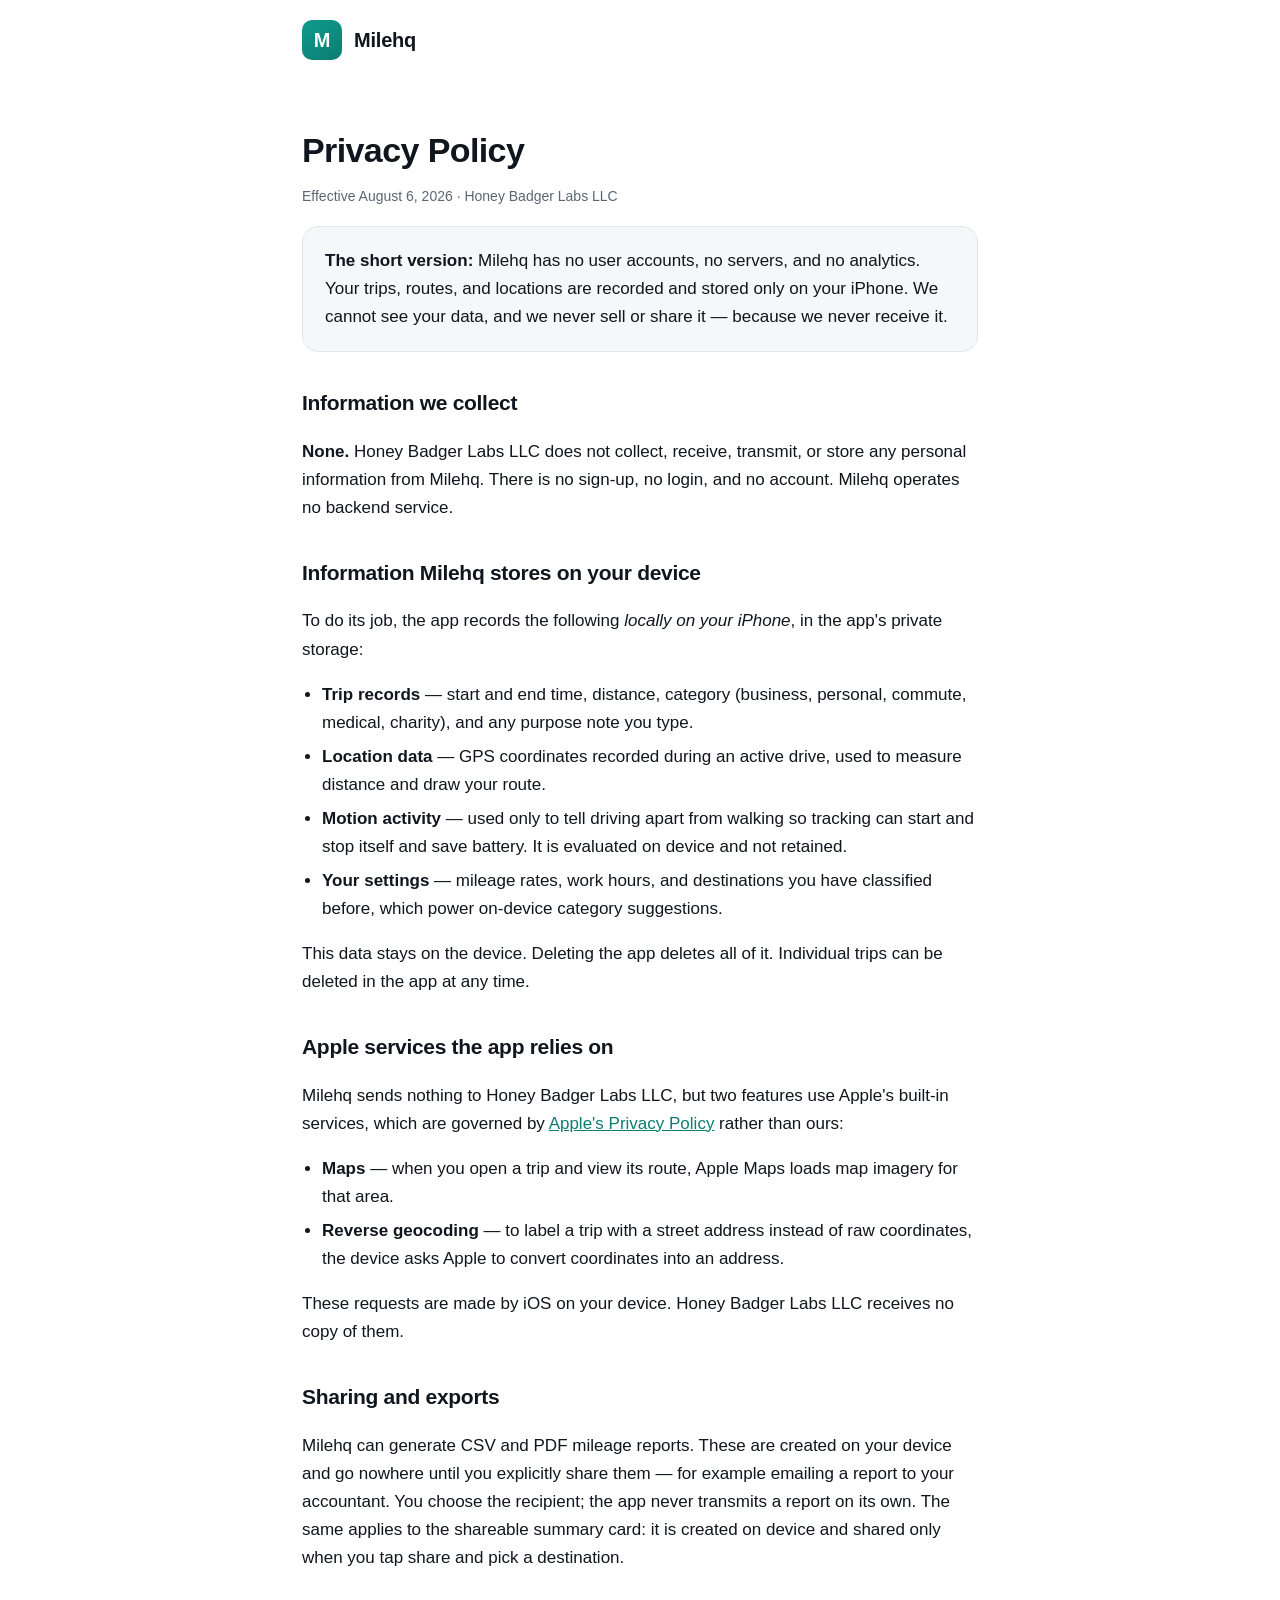
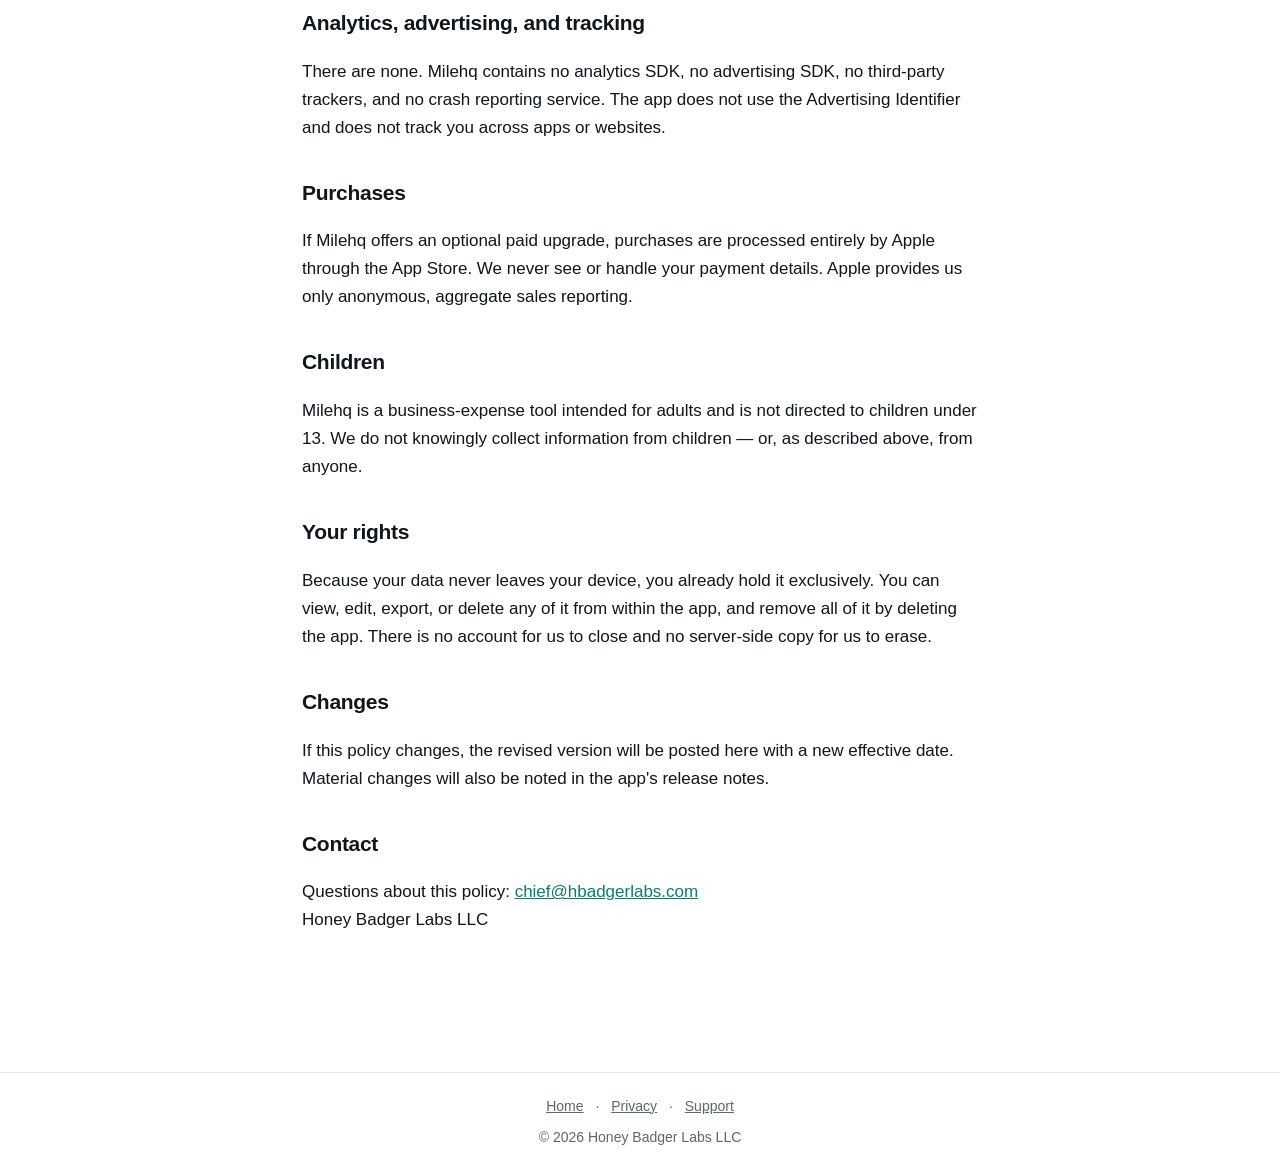
==== privacy.html @ 7500c36a "Milehq site: landing, privacy policy, support Public pages required for App Store submission (privac" ====
<!doctype html>
<html lang="en">
<head>
<meta charset="utf-8">
<meta name="viewport" content="width=device-width, initial-scale=1">
<title>Privacy Policy — Milehq</title>
<meta name="description" content="Milehq privacy policy: your drives never leave your iPhone. No account, no analytics, no data collection.">
<link rel="stylesheet" href="style.css">
</head>
<body>

<header class="site">
  <div class="logo">M</div>
  <div class="brand"><a href="index.html">Milehq</a></div>
</header>

<main class="wrap">
  <h1>Privacy Policy</h1>
  <p class="small">Effective August 6, 2026 · Honey Badger Labs LLC</p>

  <div class="card">
    <p style="margin:0"><strong>The short version:</strong> Milehq has no user accounts, no servers, and no analytics.
    Your trips, routes, and locations are recorded and stored only on your iPhone. We cannot see your data, and we never
    sell or share it — because we never receive it.</p>
  </div>

  <h2>Information we collect</h2>
  <p><strong>None.</strong> Honey Badger Labs LLC does not collect, receive, transmit, or store any personal
  information from Milehq. There is no sign-up, no login, and no account. Milehq operates no backend service.</p>

  <h2>Information Milehq stores on your device</h2>
  <p>To do its job, the app records the following <em>locally on your iPhone</em>, in the app's private storage:</p>
  <ul>
    <li><strong>Trip records</strong> — start and end time, distance, category (business, personal, commute, medical,
      charity), and any purpose note you type.</li>
    <li><strong>Location data</strong> — GPS coordinates recorded during an active drive, used to measure distance and
      draw your route.</li>
    <li><strong>Motion activity</strong> — used only to tell driving apart from walking so tracking can start and stop
      itself and save battery. It is evaluated on device and not retained.</li>
    <li><strong>Your settings</strong> — mileage rates, work hours, and destinations you have classified before, which
      power on-device category suggestions.</li>
  </ul>
  <p>This data stays on the device. Deleting the app deletes all of it. Individual trips can be deleted in the app at
  any time.</p>

  <h2>Apple services the app relies on</h2>
  <p>Milehq sends nothing to Honey Badger Labs LLC, but two features use Apple's built-in services, which are governed
  by <a href="https://www.apple.com/legal/privacy/">Apple's Privacy Policy</a> rather than ours:</p>
  <ul>
    <li><strong>Maps</strong> — when you open a trip and view its route, Apple Maps loads map imagery for that area.</li>
    <li><strong>Reverse geocoding</strong> — to label a trip with a street address instead of raw coordinates, the
      device asks Apple to convert coordinates into an address.</li>
  </ul>
  <p>These requests are made by iOS on your device. Honey Badger Labs LLC receives no copy of them.</p>

  <h2>Sharing and exports</h2>
  <p>Milehq can generate CSV and PDF mileage reports. These are created on your device and go nowhere until you
  explicitly share them — for example emailing a report to your accountant. You choose the recipient; the app never
  transmits a report on its own. The same applies to the shareable summary card: it is created on device and shared
  only when you tap share and pick a destination.</p>

  <h2>Analytics, advertising, and tracking</h2>
  <p>There are none. Milehq contains no analytics SDK, no advertising SDK, no third-party trackers, and no crash
  reporting service. The app does not use the Advertising Identifier and does not track you across apps or websites.</p>

  <h2>Purchases</h2>
  <p>If Milehq offers an optional paid upgrade, purchases are processed entirely by Apple through the App Store. We
  never see or handle your payment details. Apple provides us only anonymous, aggregate sales reporting.</p>

  <h2>Children</h2>
  <p>Milehq is a business-expense tool intended for adults and is not directed to children under 13. We do not
  knowingly collect information from children — or, as described above, from anyone.</p>

  <h2>Your rights</h2>
  <p>Because your data never leaves your device, you already hold it exclusively. You can view, edit, export, or
  delete any of it from within the app, and remove all of it by deleting the app. There is no account for us to close
  and no server-side copy for us to erase.</p>

  <h2>Changes</h2>
  <p>If this policy changes, the revised version will be posted here with a new effective date. Material changes will
  also be noted in the app's release notes.</p>

  <h2>Contact</h2>
  <p>Questions about this policy: <a href="mailto:chief@hbadgerlabs.com">chief@hbadgerlabs.com</a><br>
  Honey Badger Labs LLC</p>
</main>

<footer class="site">
  <a href="index.html">Home</a> · <a href="privacy.html">Privacy</a> · <a href="support.html">Support</a>
  <div style="margin-top:8px">© 2026 Honey Badger Labs LLC</div>
</footer>

</body>
</html>
---- style.css ----
:root {
  --bg: #ffffff;
  --surface: #f5f7f9;
  --text: #10161d;
  --muted: #5a6672;
  --accent: #0f9b8e;
  --accent-dark: #0b7d72;
  --border: #e2e8ed;
  --radius: 16px;
}

@media (prefers-color-scheme: dark) {
  :root {
    --bg: #0b1117;
    --surface: #131c25;
    --text: #eef3f7;
    --muted: #9aa8b5;
    --accent: #2dd4bf;
    --accent-dark: #14b8a6;
    --border: #223040;
  }
}

* { box-sizing: border-box; }

body {
  margin: 0;
  background: var(--bg);
  color: var(--text);
  font: 17px/1.65 -apple-system, BlinkMacSystemFont, "Segoe UI", Roboto, Helvetica, Arial, sans-serif;
  -webkit-font-smoothing: antialiased;
}

.wrap { max-width: 720px; margin: 0 auto; padding: 32px 22px 72px; }

header.site {
  display: flex;
  align-items: center;
  gap: 12px;
  padding: 20px 22px;
  max-width: 720px;
  margin: 0 auto;
}

.logo {
  width: 40px; height: 40px;
  border-radius: 10px;
  background: linear-gradient(145deg, var(--accent), var(--accent-dark));
  display: grid; place-items: center;
  color: #fff; font-weight: 700; font-size: 20px;
  flex: none;
}

.brand { font-weight: 700; font-size: 20px; letter-spacing: -0.2px; }
.brand a { color: inherit; text-decoration: none; }

h1 { font-size: 34px; line-height: 1.2; letter-spacing: -0.6px; margin: 18px 0 10px; }
h2 { font-size: 21px; letter-spacing: -0.3px; margin: 34px 0 10px; }
h3 { font-size: 17px; margin: 24px 0 6px; }

p, li { color: var(--text); }
.lede { font-size: 19px; color: var(--muted); }
.muted { color: var(--muted); }
small, .small { font-size: 14px; color: var(--muted); }

a { color: var(--accent-dark); }
@media (prefers-color-scheme: dark) { a { color: var(--accent); } }

.card {
  background: var(--surface);
  border: 1px solid var(--border);
  border-radius: var(--radius);
  padding: 20px 22px;
  margin: 18px 0;
}

.grid { display: grid; gap: 14px; margin: 22px 0; }
@media (min-width: 620px) { .grid.two { grid-template-columns: 1fr 1fr; } }

.feature { display: flex; gap: 12px; align-items: flex-start; }
.feature .dot {
  width: 9px; height: 9px; border-radius: 50%;
  background: var(--accent); margin-top: 9px; flex: none;
}
.feature strong { display: block; }
.feature span { color: var(--muted); font-size: 15px; }

.btn {
  display: inline-block;
  background: var(--accent-dark);
  color: #fff !important;
  text-decoration: none;
  font-weight: 600;
  padding: 12px 22px;
  border-radius: 999px;
  margin: 6px 8px 6px 0;
}
.btn.secondary {
  background: transparent;
  color: var(--text) !important;
  border: 1px solid var(--border);
}

ul { padding-left: 20px; }
li { margin: 6px 0; }

footer.site {
  border-top: 1px solid var(--border);
  margin-top: 48px;
  padding: 22px;
  text-align: center;
  color: var(--muted);
  font-size: 14px;
}
footer.site a { color: var(--muted); margin: 0 8px; }
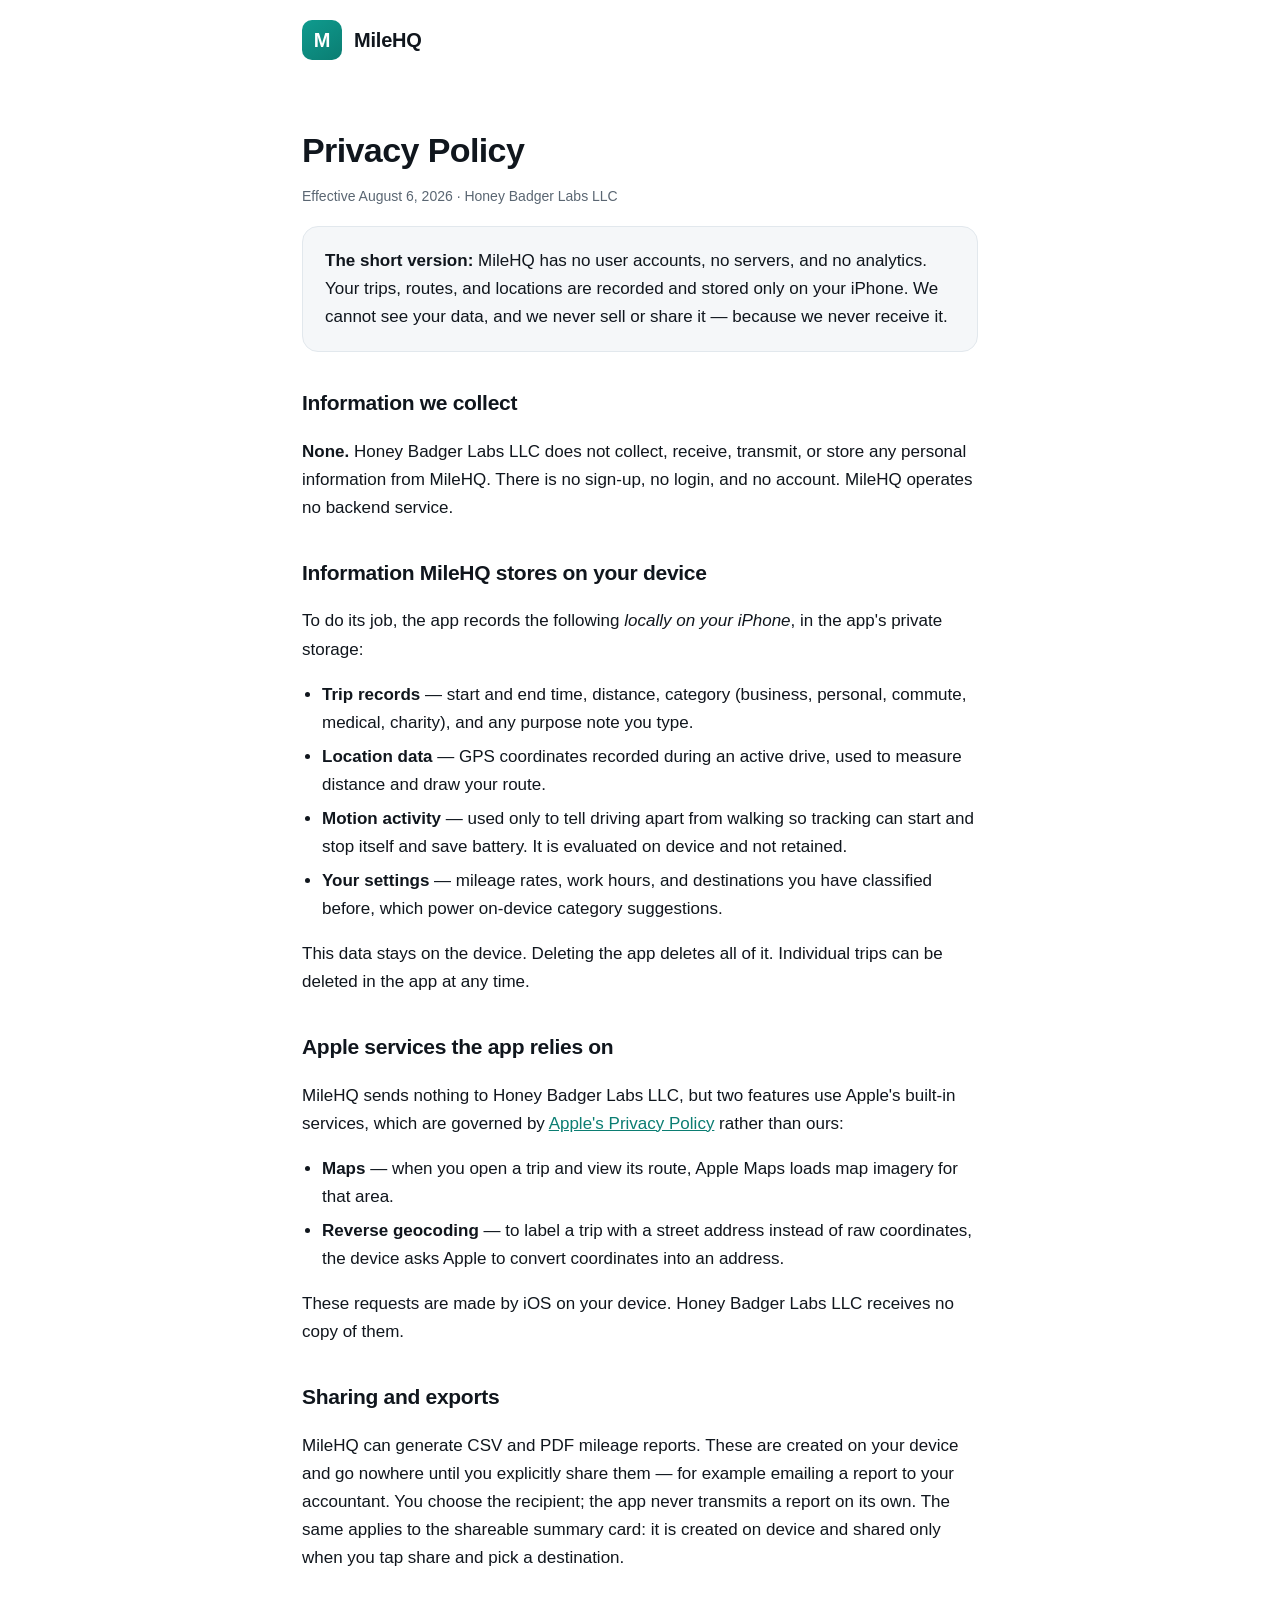
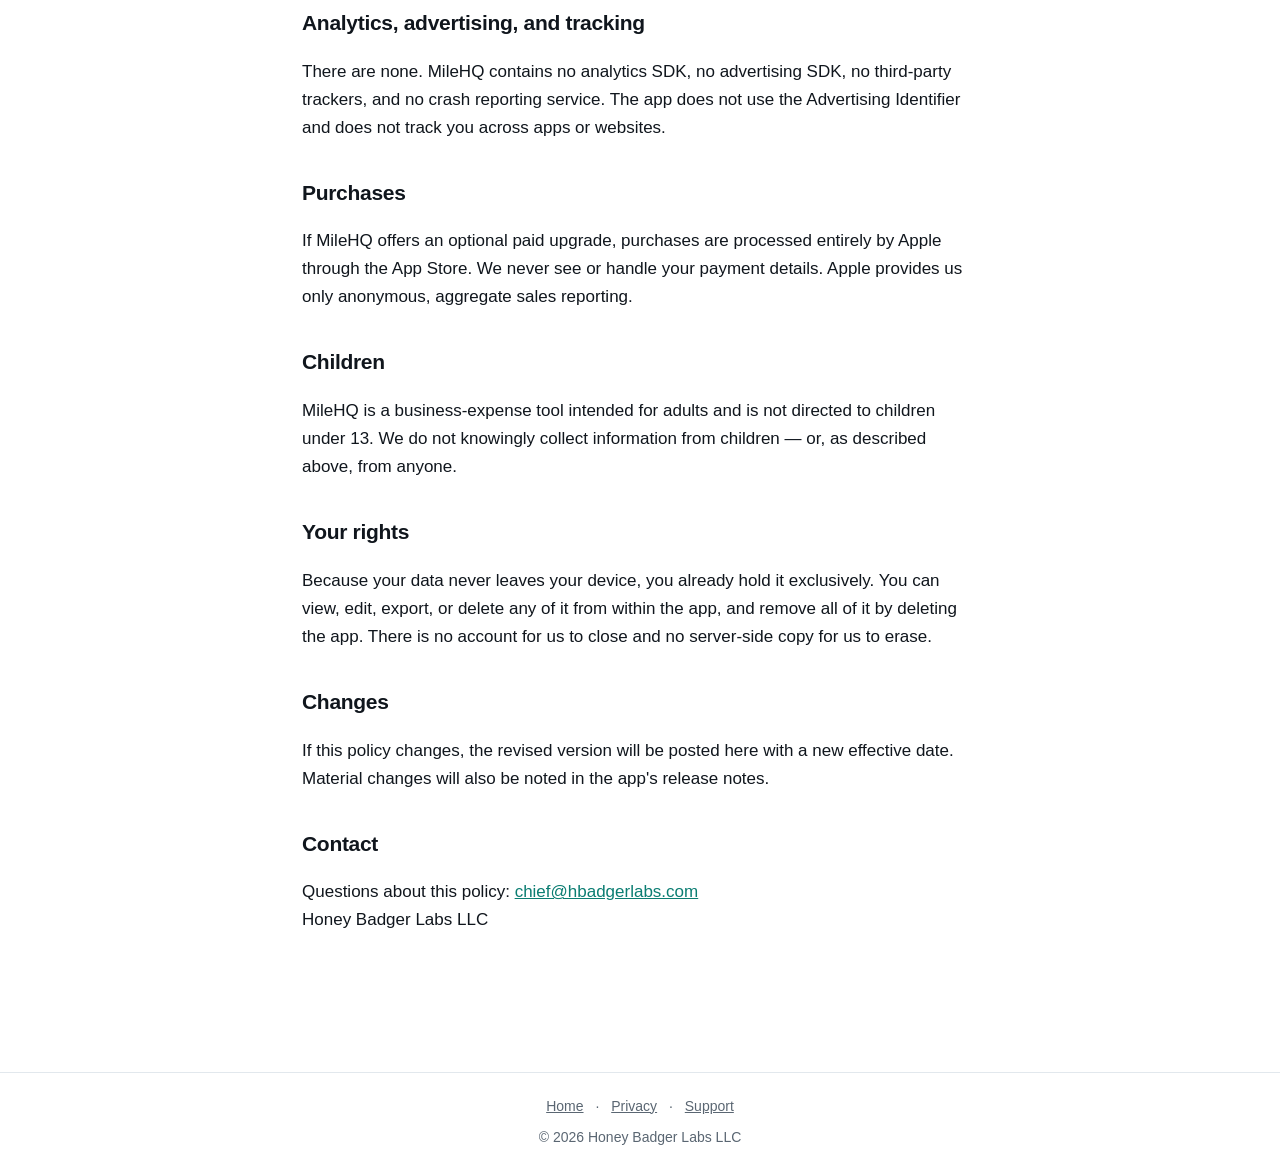
==== commit 23667bfe: "Capitalise HQ in the display name: MileHQ Co-Authored-By: Claude Opus 5 (1M context) <noreply@anthro" ====
--- a/privacy.html
+++ b/privacy.html
@@ -3,15 +3,15 @@
 <head>
 <meta charset="utf-8">
 <meta name="viewport" content="width=device-width, initial-scale=1">
-<title>Privacy Policy — Milehq</title>
-<meta name="description" content="Milehq privacy policy: your drives never leave your iPhone. No account, no analytics, no data collection.">
+<title>Privacy Policy — MileHQ</title>
+<meta name="description" content="MileHQ privacy policy: your drives never leave your iPhone. No account, no analytics, no data collection.">
 <link rel="stylesheet" href="style.css">
 </head>
 <body>
 
 <header class="site">
   <div class="logo">M</div>
-  <div class="brand"><a href="index.html">Milehq</a></div>
+  <div class="brand"><a href="index.html">MileHQ</a></div>
 </header>
 
 <main class="wrap">
@@ -19,16 +19,16 @@
   <p class="small">Effective August 6, 2026 · Honey Badger Labs LLC</p>
 
   <div class="card">
-    <p style="margin:0"><strong>The short version:</strong> Milehq has no user accounts, no servers, and no analytics.
+    <p style="margin:0"><strong>The short version:</strong> MileHQ has no user accounts, no servers, and no analytics.
     Your trips, routes, and locations are recorded and stored only on your iPhone. We cannot see your data, and we never
     sell or share it — because we never receive it.</p>
   </div>
 
   <h2>Information we collect</h2>
   <p><strong>None.</strong> Honey Badger Labs LLC does not collect, receive, transmit, or store any personal
-  information from Milehq. There is no sign-up, no login, and no account. Milehq operates no backend service.</p>
+  information from MileHQ. There is no sign-up, no login, and no account. MileHQ operates no backend service.</p>
 
-  <h2>Information Milehq stores on your device</h2>
+  <h2>Information MileHQ stores on your device</h2>
   <p>To do its job, the app records the following <em>locally on your iPhone</em>, in the app's private storage:</p>
   <ul>
     <li><strong>Trip records</strong> — start and end time, distance, category (business, personal, commute, medical,
@@ -44,7 +44,7 @@
   any time.</p>
 
   <h2>Apple services the app relies on</h2>
-  <p>Milehq sends nothing to Honey Badger Labs LLC, but two features use Apple's built-in services, which are governed
+  <p>MileHQ sends nothing to Honey Badger Labs LLC, but two features use Apple's built-in services, which are governed
   by <a href="https://www.apple.com/legal/privacy/">Apple's Privacy Policy</a> rather than ours:</p>
   <ul>
     <li><strong>Maps</strong> — when you open a trip and view its route, Apple Maps loads map imagery for that area.</li>
@@ -54,21 +54,21 @@
   <p>These requests are made by iOS on your device. Honey Badger Labs LLC receives no copy of them.</p>
 
   <h2>Sharing and exports</h2>
-  <p>Milehq can generate CSV and PDF mileage reports. These are created on your device and go nowhere until you
+  <p>MileHQ can generate CSV and PDF mileage reports. These are created on your device and go nowhere until you
   explicitly share them — for example emailing a report to your accountant. You choose the recipient; the app never
   transmits a report on its own. The same applies to the shareable summary card: it is created on device and shared
   only when you tap share and pick a destination.</p>
 
   <h2>Analytics, advertising, and tracking</h2>
-  <p>There are none. Milehq contains no analytics SDK, no advertising SDK, no third-party trackers, and no crash
+  <p>There are none. MileHQ contains no analytics SDK, no advertising SDK, no third-party trackers, and no crash
   reporting service. The app does not use the Advertising Identifier and does not track you across apps or websites.</p>
 
   <h2>Purchases</h2>
-  <p>If Milehq offers an optional paid upgrade, purchases are processed entirely by Apple through the App Store. We
+  <p>If MileHQ offers an optional paid upgrade, purchases are processed entirely by Apple through the App Store. We
   never see or handle your payment details. Apple provides us only anonymous, aggregate sales reporting.</p>
 
   <h2>Children</h2>
-  <p>Milehq is a business-expense tool intended for adults and is not directed to children under 13. We do not
+  <p>MileHQ is a business-expense tool intended for adults and is not directed to children under 13. We do not
   knowingly collect information from children — or, as described above, from anyone.</p>
 
   <h2>Your rights</h2>
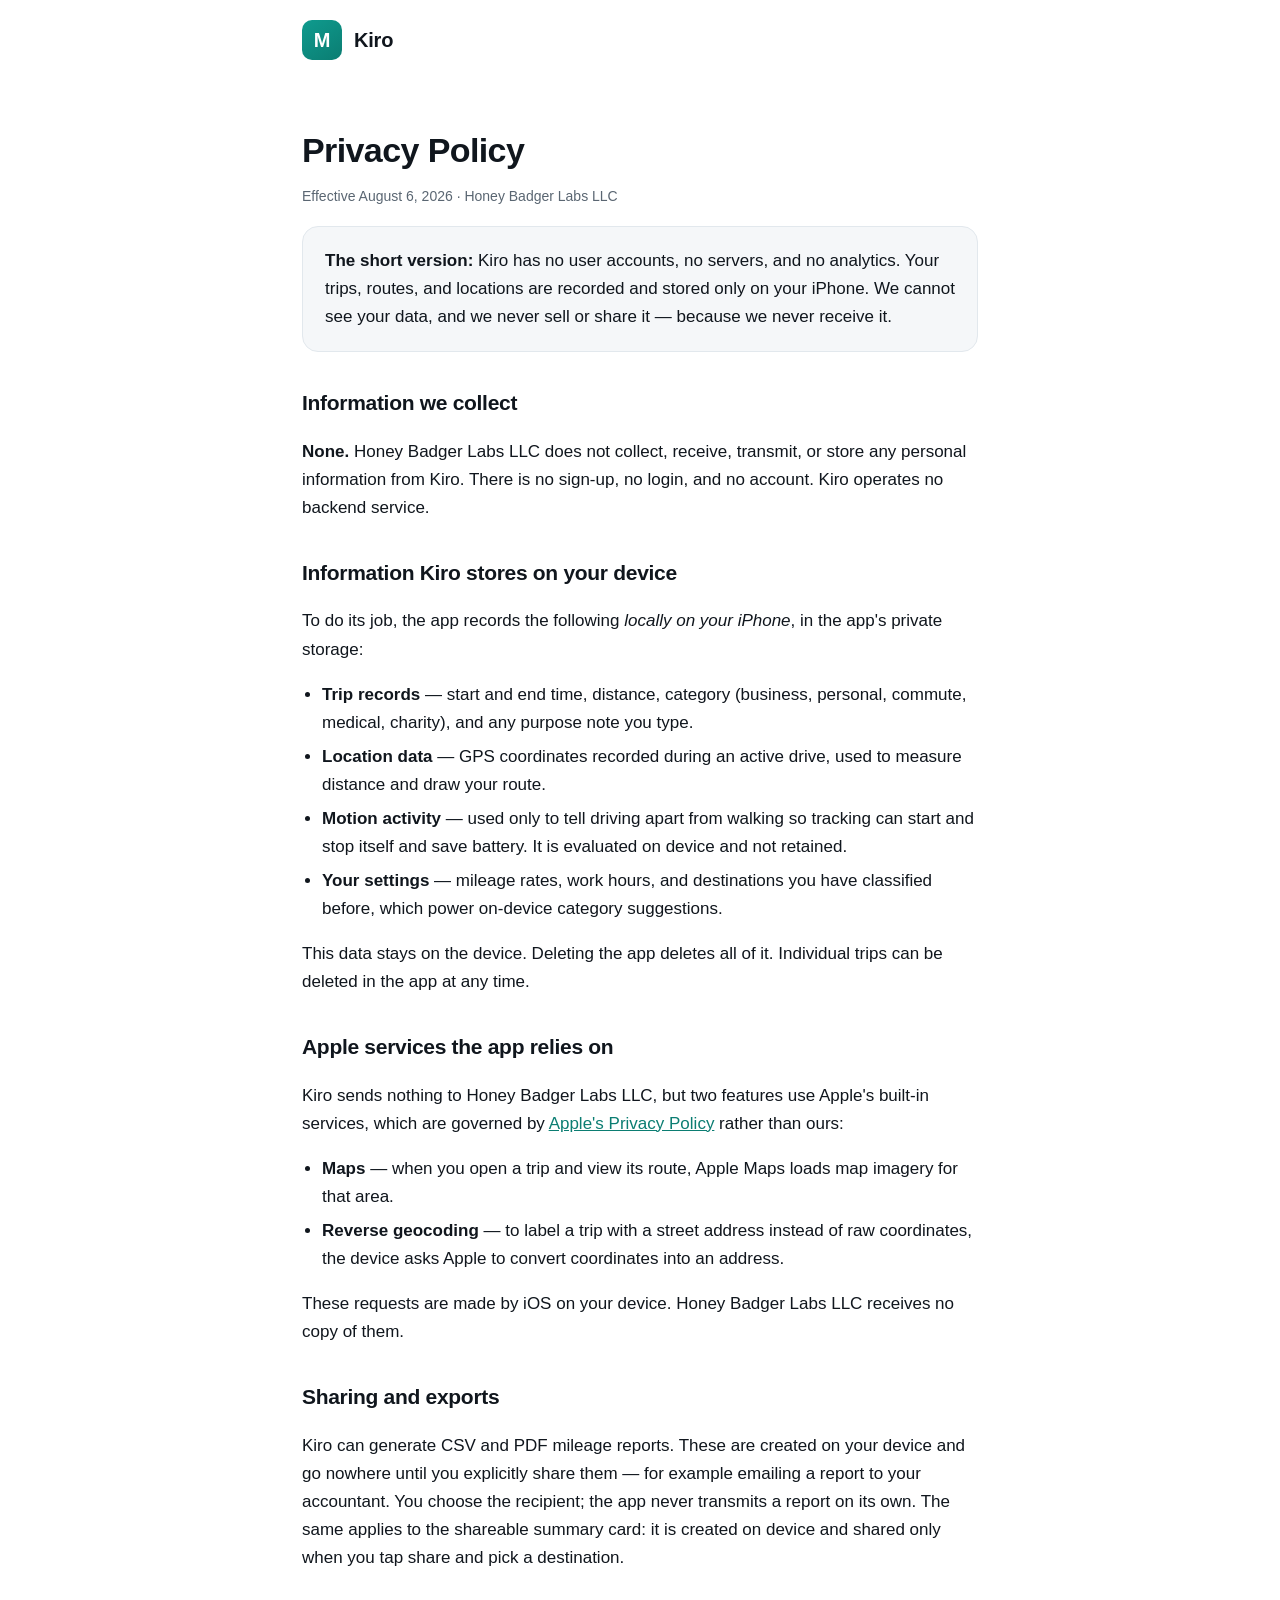
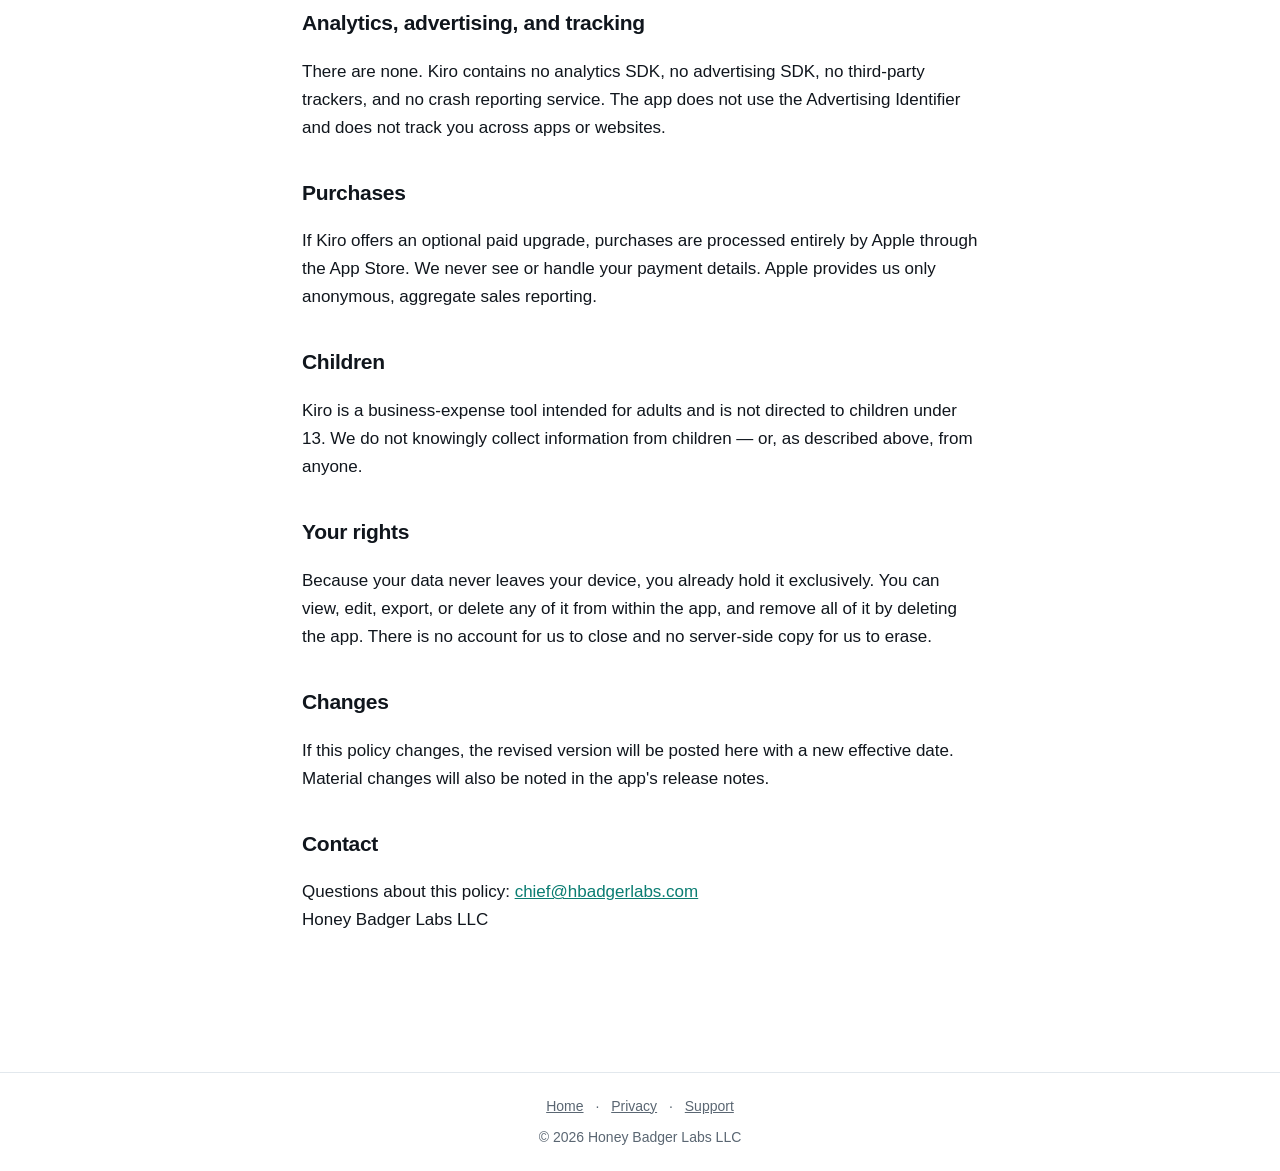
==== commit 2ab56321: "Rebrand site to Kiro Co-Authored-By: Claude Opus 5 (1M context) <noreply@anthropic.com> Claude-Sessi" ====
--- a/privacy.html
+++ b/privacy.html
@@ -3,15 +3,15 @@
 <head>
 <meta charset="utf-8">
 <meta name="viewport" content="width=device-width, initial-scale=1">
-<title>Privacy Policy — MileHQ</title>
-<meta name="description" content="MileHQ privacy policy: your drives never leave your iPhone. No account, no analytics, no data collection.">
+<title>Privacy Policy — Kiro</title>
+<meta name="description" content="Kiro privacy policy: your drives never leave your iPhone. No account, no analytics, no data collection.">
 <link rel="stylesheet" href="style.css">
 </head>
 <body>
 
 <header class="site">
   <div class="logo">M</div>
-  <div class="brand"><a href="index.html">MileHQ</a></div>
+  <div class="brand"><a href="index.html">Kiro</a></div>
 </header>
 
 <main class="wrap">
@@ -19,16 +19,16 @@
   <p class="small">Effective August 6, 2026 · Honey Badger Labs LLC</p>
 
   <div class="card">
-    <p style="margin:0"><strong>The short version:</strong> MileHQ has no user accounts, no servers, and no analytics.
+    <p style="margin:0"><strong>The short version:</strong> Kiro has no user accounts, no servers, and no analytics.
     Your trips, routes, and locations are recorded and stored only on your iPhone. We cannot see your data, and we never
     sell or share it — because we never receive it.</p>
   </div>
 
   <h2>Information we collect</h2>
   <p><strong>None.</strong> Honey Badger Labs LLC does not collect, receive, transmit, or store any personal
-  information from MileHQ. There is no sign-up, no login, and no account. MileHQ operates no backend service.</p>
+  information from Kiro. There is no sign-up, no login, and no account. Kiro operates no backend service.</p>
 
-  <h2>Information MileHQ stores on your device</h2>
+  <h2>Information Kiro stores on your device</h2>
   <p>To do its job, the app records the following <em>locally on your iPhone</em>, in the app's private storage:</p>
   <ul>
     <li><strong>Trip records</strong> — start and end time, distance, category (business, personal, commute, medical,
@@ -44,7 +44,7 @@
   any time.</p>
 
   <h2>Apple services the app relies on</h2>
-  <p>MileHQ sends nothing to Honey Badger Labs LLC, but two features use Apple's built-in services, which are governed
+  <p>Kiro sends nothing to Honey Badger Labs LLC, but two features use Apple's built-in services, which are governed
   by <a href="https://www.apple.com/legal/privacy/">Apple's Privacy Policy</a> rather than ours:</p>
   <ul>
     <li><strong>Maps</strong> — when you open a trip and view its route, Apple Maps loads map imagery for that area.</li>
@@ -54,21 +54,21 @@
   <p>These requests are made by iOS on your device. Honey Badger Labs LLC receives no copy of them.</p>
 
   <h2>Sharing and exports</h2>
-  <p>MileHQ can generate CSV and PDF mileage reports. These are created on your device and go nowhere until you
+  <p>Kiro can generate CSV and PDF mileage reports. These are created on your device and go nowhere until you
   explicitly share them — for example emailing a report to your accountant. You choose the recipient; the app never
   transmits a report on its own. The same applies to the shareable summary card: it is created on device and shared
   only when you tap share and pick a destination.</p>
 
   <h2>Analytics, advertising, and tracking</h2>
-  <p>There are none. MileHQ contains no analytics SDK, no advertising SDK, no third-party trackers, and no crash
+  <p>There are none. Kiro contains no analytics SDK, no advertising SDK, no third-party trackers, and no crash
   reporting service. The app does not use the Advertising Identifier and does not track you across apps or websites.</p>
 
   <h2>Purchases</h2>
-  <p>If MileHQ offers an optional paid upgrade, purchases are processed entirely by Apple through the App Store. We
+  <p>If Kiro offers an optional paid upgrade, purchases are processed entirely by Apple through the App Store. We
   never see or handle your payment details. Apple provides us only anonymous, aggregate sales reporting.</p>
 
   <h2>Children</h2>
-  <p>MileHQ is a business-expense tool intended for adults and is not directed to children under 13. We do not
+  <p>Kiro is a business-expense tool intended for adults and is not directed to children under 13. We do not
   knowingly collect information from children — or, as described above, from anyone.</p>
 
   <h2>Your rights</h2>
